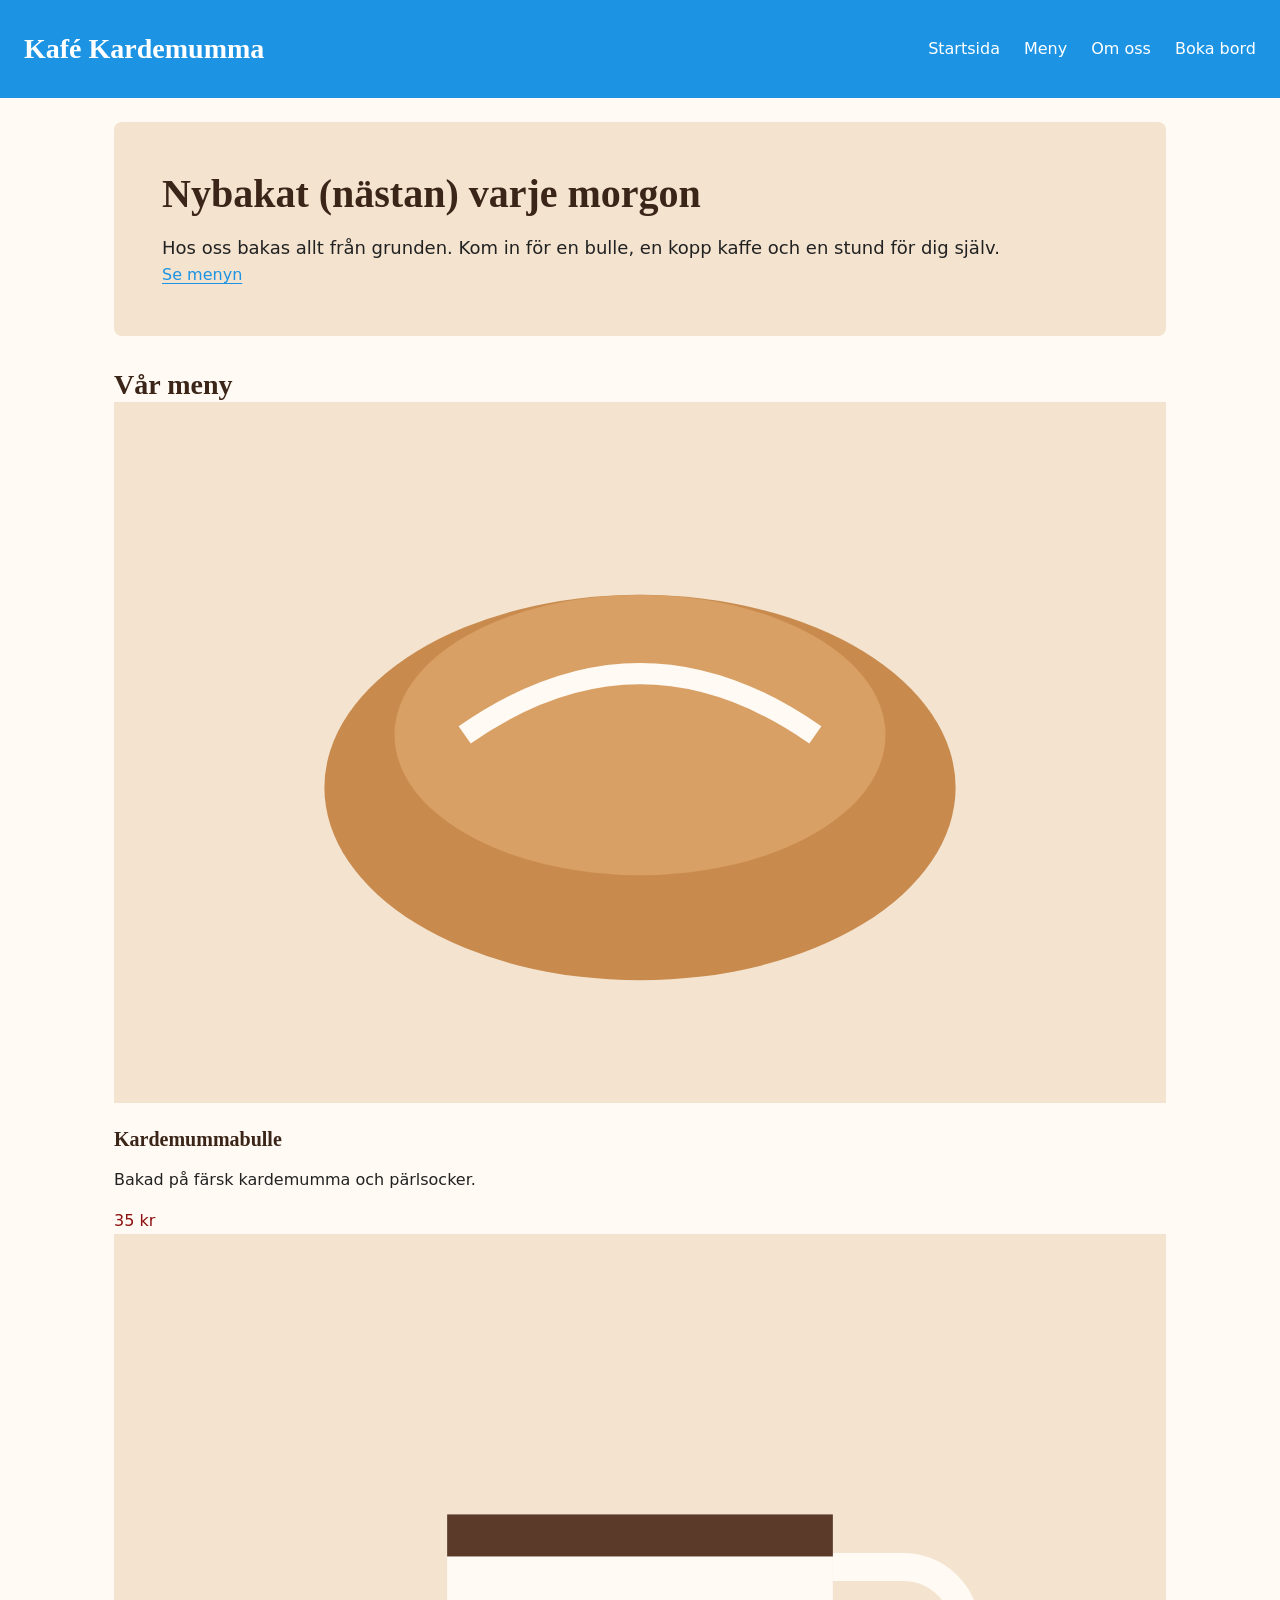
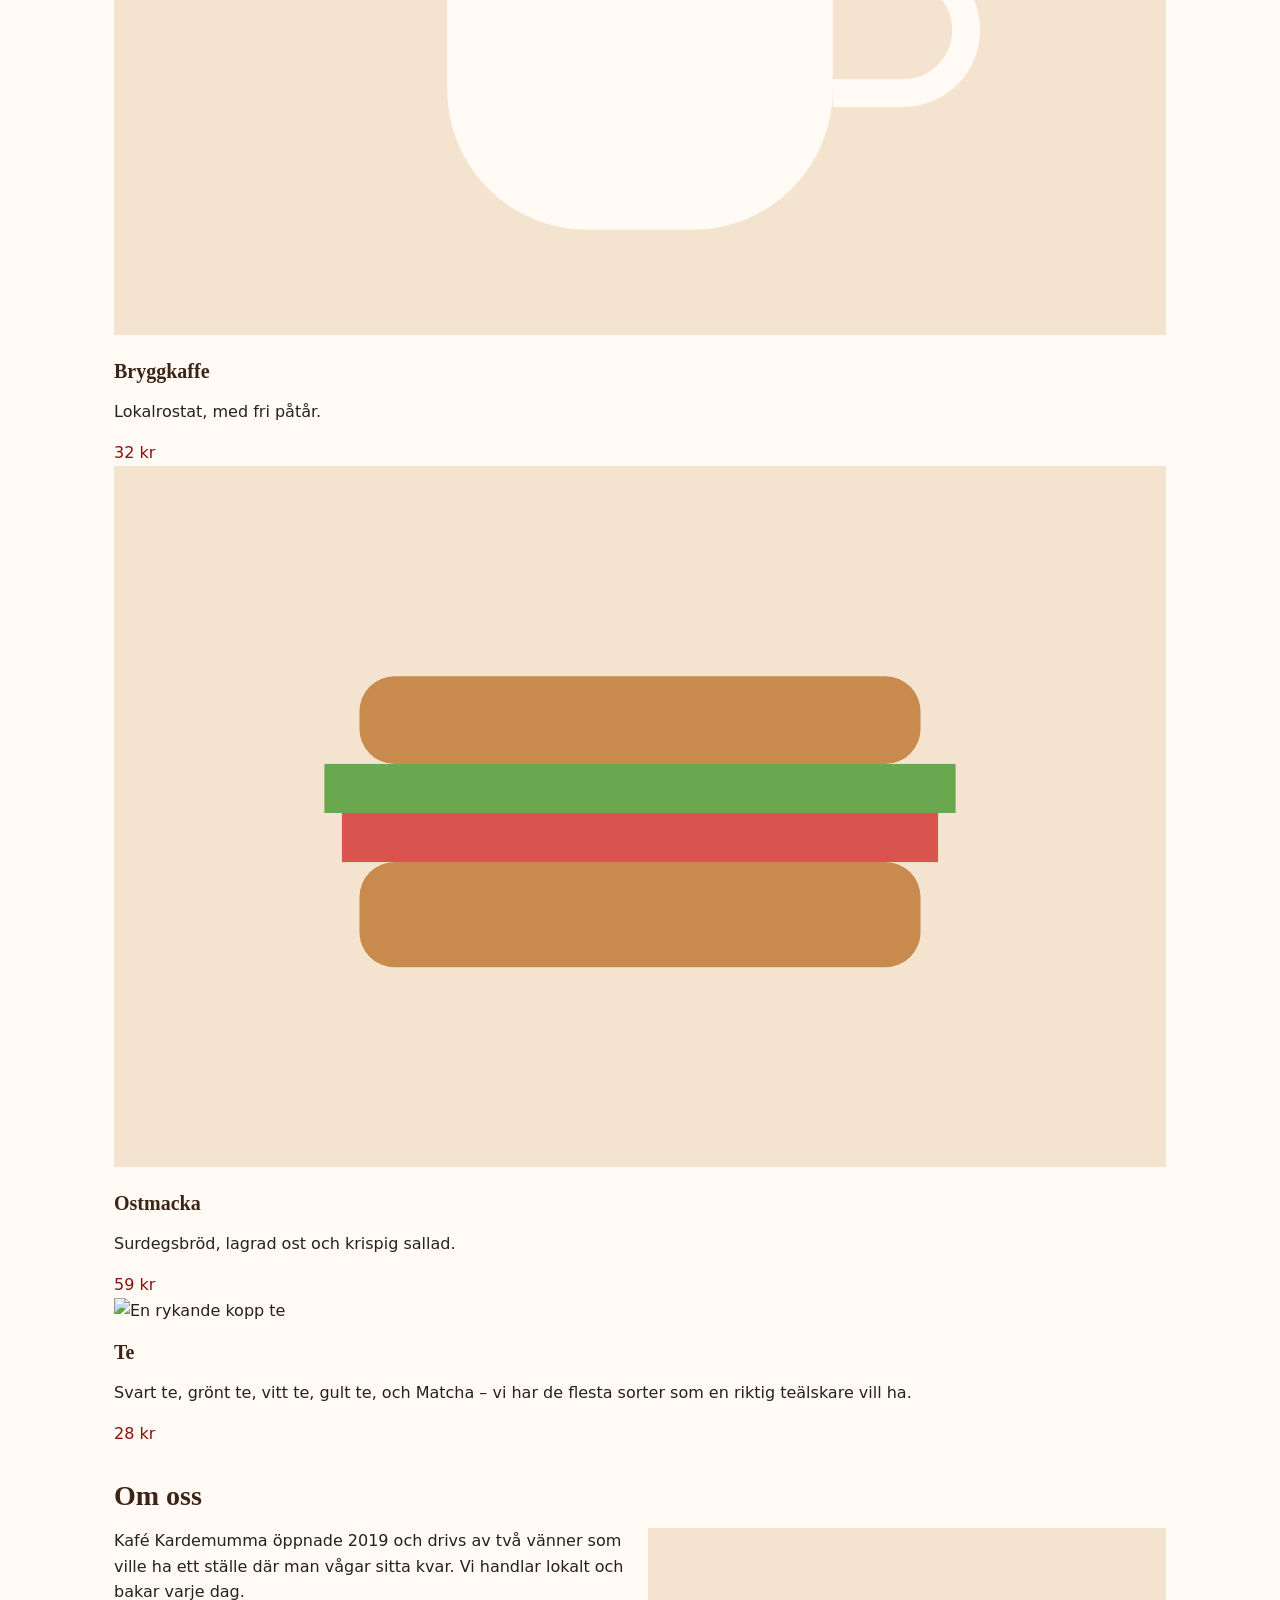
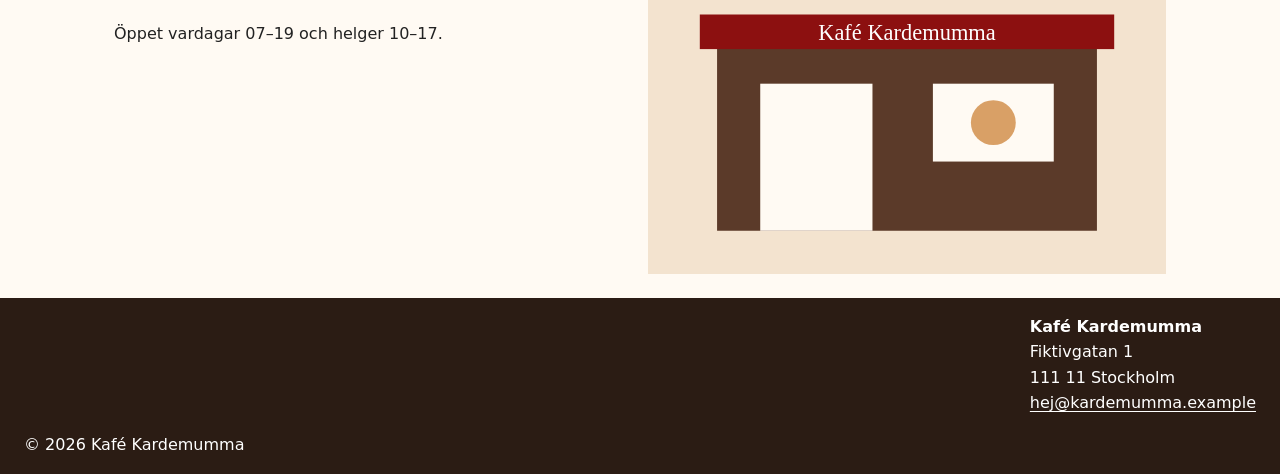
==== index.html @ 88a21bb9 "Kopierade och klistrade in min html/css från Dag 9. Skapar mapp assets och lägger css och images i d" ====
<!doctype html>
<html lang="sv" data-theme="system">
    <head>
        <meta charset="UTF-8" />
        <meta name="viewport" content="width=device-width, initial-scale=1.0" />
        <title>Ändrade sidans title – Kafé Kardemumma</title>
        <link rel="stylesheet" href="assets/css/variables.css" />
        <link rel="stylesheet" href="assets/css/base.css" />
        <link rel="stylesheet" href="assets/css/layout.css" />
        <link rel="stylesheet" href="assets/css/components.css" />
    </head>
    <body>
        <header>
            <h1>Kafé Kardemumma</h1>
            <nav aria-label="Huvudmeny">
                <ul>
                    <li>
                        <a href="index.html" aria-current="page">Startsida</a>
                    </li>
                    <li><a href="#meny">Meny</a></li>
                    <li><a href="#om-oss">Om oss</a></li>
                    <li><a href="kontakt.html">Boka bord</a></li>
                </ul>
            </nav>
        </header>
        <main>
            <section id="hero">
                <h2>Nybakat (nästan) varje morgon</h2>
                <p>
                    Hos oss bakas allt från grunden. Kom in för en bulle, en
                    kopp kaffe och en stund för dig själv.
                </p>
                <a href="#meny" class="knapp">Se menyn</a>
            </section>
            <section id="meny">
                <h2>Vår meny</h2>
                <div class="meny-lista">
                    <article class="meny-item">
                        <img
                            src="assets/images/bulle.svg"
                            alt="Illustration av en kardemummabulle"
                        />
                        <h3>Kardemummabulle</h3>
                        <p>Bakad på färsk kardemumma och pärlsocker.</p>
                        <p class="pris">35 kr</p>
                    </article>
                    <article class="meny-item">
                        <img
                            src="assets/images/kaffe.svg"
                            alt="Illustration av en kopp bryggkaffe"
                        />
                        <h3>Bryggkaffe</h3>
                        <p>Lokalrostat, med fri påtår.</p>
                        <p class="pris">32 kr</p>
                    </article>
                    <article class="meny-item">
                        <img
                            src="assets/images/smorgas.svg"
                            alt="Illustration av en smörgås"
                        />
                        <h3>Ostmacka</h3>
                        <p>Surdegsbröd, lagrad ost och krispig sallad.</p>
                        <p class="pris">59 kr</p>
                    </article>
                    <article class="meny-item">
                        <img
                            src="assets/images/te.svg"
                            alt="En rykande kopp te"
                        />
                        <h3>Te</h3>
                        <p>
                            Svart te, grönt te, vitt te, gult te, och Matcha –
                            vi har de flesta sorter som en riktig teälskare vill
                            ha.
                        </p>
                        <p class="pris">28 kr</p>
                    </article>
                </div>
            </section>
            <section id="om-oss">
                <img src="assets/images/kafe.svg" alt="Kaféet exteriör" />
                <h2>Om oss</h2>
                <div class="om-oss-text">
                    <p>
                        Kafé Kardemumma öppnade 2019 och drivs av två vänner som
                        ville ha ett ställe där man vågar sitta kvar. Vi handlar
                        lokalt och bakar varje dag.
                    </p>
                    <p>Öppet vardagar 07–19 och helger 10–17.</p>
                </div>
            </section>
        </main>
        <footer>
            <address>
                <p class="company-name">Kafé Kardemumma</p>
                <p>Fiktivgatan 1</p>
                <p>111 11 Stockholm</p>
                <p>
                    <a href="mailto:hej@kardemumma.example"
                        >hej@kardemumma.example</a
                    >
                </p>
            </address>
            <p class="copyright">&copy; 2026 Kafé Kardemumma</p>
        </footer>
    </body>
</html>
---- assets/css/variables.css ----
:root {
    color-scheme: light;

    /* PRIMITIVES */
    --color-black: #222222;
    --color-white: #ffffff;
    --color-primary-100: #fffaf3;
    --color-primary-200: #f3e3cf;
    --color-primary-300: #e3d5c3;
    --color-primary-500: #1d94e3;
    --color-primary-700: #3b2418;
    --color-primary-800: #2b1c14;
    --color-secondary-500: #8c1010;
    --color-secondary-700: #6f0c0c;
    --color-secondary-800: #5e0a0a;
    --color-gray: #8a7a6a;
    --color-blue: #1a73e8;
    --shadow: 0px 2px 5px 0px rgba(0, 0, 0, 0.12);
    --shadow-active:
        0px 2px 20px 0px rgba(0, 0, 0, 0.12),
        inset 0 0 0 1px var(--color-primary-500);

    --space-1: 4px;
    --space-2: 8px;
    --space-3: 16px;
    --space-4: 24px;
    --space-5: 32px;
    --space-6: 48px;

    --font-sans-serif: system-ui, Segoe UI, Roboto, sans-serif;
    --font-serif: Georgia, serif;

    /* SEMANTIC TOKENS */
    --color-background: var(--color-primary-100);
    --color-text: var(--color-black);

    --color-heading: var(--color-primary-700);
    --color-text-caption: var(--color-gray);
    --color-text-price: var(--color-secondary-500);

    --color-surface: var(--color-primary-200);
    --color-border: var(--color-primary-300);

    --color-background-card: var(--color-white);
    --color-border-card: var(--color-primary-300);
    --shadow-card: var(--shadow);
    --shadow-card-hover: var(--shadow-active);

    --color-background-button: var(--color-secondary-500);
    --color-background-button-hover: var(--color-secondary-700);
    --color-text-button: var(--color-white);

    --color-background-header: var(--color-primary-500);
    --color-background-footer: var(--color-primary-800);
    --color-text-header: var(--color-white);
    --color-text-footer: var(--color-white);

    --color-nav-link: var(--color-white);
    --color-nav-link-hover: var(--color-white);
    --color-link: var(--color-primary-500);
    --color-link-hover: var(--color-primary-800);

    --color-outline: var(--color-blue);

    --color-background-input: var(--color-white);
    --color-border-form: var(--color-gray);

    --space-xsmall: var(--space-1);
    --space-small: var(--space-2);
    --space-normal: var(--space-3);
    --space-medium: var(--space-4);
    --space-large: var(--space-5);
    --space-xlarge: var(--space-6);

    --radius-card: var(--space-2);
    --radius-image: var(--space-1);
    --radius-button: var(--space-2);
    --radius-form: var(--space-2);

    --font-body: var(--font-sans-serif);
    --font-heading: var(--font-serif);
}

/* DARK MODE */
@media (prefers-color-scheme: dark) {
    :root:not([data-theme='light']) {
        color-scheme: dark;

        --color-background: var(--color-primary-700);
        --color-text: var(--color-white);

        --color-heading: var(--color-primary-100);
        --color-text-caption: var(--color-gray);
        --color-text-price: var(--color-white);

        --color-surface: var(--color-primary-500);
        --color-border: var(--color-primary-800);

        --color-background-card: var(--color-primary-500);
        --color-border-card: var(--color-primary-800);

        --color-background-header: var(--color-primary-800);
        --color-background-footer: var(--color-primary-800);

        --color-background-input: var(--color-primary-800);
    }
}

/* FORCE LIGHT MODE */
:root[data-theme='light'] {
    color-scheme: light;

    --color-background: var(--color-primary-100);
    --color-text: var(--color-black);

    --color-heading: var(--color-primary-700);
    --color-text-caption: var(--color-gray);
    --color-text-price: var(--color-secondary-500);

    --color-surface: var(--color-primary-200);
    --color-border: var(--color-primary-300);

    --color-background-card: var(--color-white);
    --color-border-card: var(--color-primary-300);
    --shadow-card: var(--shadow);
    --shadow-card-hover: var(--shadow-active);

    --color-background-button: var(--color-secondary-500);
    --color-background-button-hover: var(--color-secondary-700);
    --color-text-button: var(--color-white);

    --color-background-header: var(--color-primary-500);
    --color-background-footer: var(--color-primary-800);
    --color-text-header: var(--color-white);
    --color-text-footer: var(--color-white);

    --color-nav-link: var(--color-white);
    --color-nav-link-hover: var(--color-white);
    --color-link: var(--color-primary-500);
    --color-link-hover: var(--color-primary-800);

    --color-outline: var(--color-blue);

    --space-xsmall: var(--space-1);
    --space-small: var(--space-2);
    --space-normal: var(--space-3);
    --space-medium: var(--space-4);
    --space-large: var(--space-5);
    --space-xlarge: var(--space-6);

    --radius-card: var(--space-2);
    --radius-image: var(--space-1);
    --radius-button: var(--space-2);
    --radius-form: var(--space-2);

    --font-body: var(--font-sans-serif);
    --font-heading: var(--font-serif);

    --color-border-form: var(--color-gray);
}

/* FORCE DARK MODE */
:root[data-theme='dark'] {
    color-scheme: dark;

    --color-background: var(--color-primary-700);
    --color-text: var(--color-white);

    --color-heading: var(--color-primary-100);
    --color-text-caption: var(--color-gray);
    --color-text-price: var(--color-white);

    --color-surface: var(--color-primary-500);
    --color-border: var(--color-primary-800);

    --color-background-card: var(--color-primary-500);
    --color-border-card: var(--color-primary-800);

    --color-background-header: var(--color-primary-800);
    --color-background-footer: var(--color-primary-800);
}
---- assets/css/base.css ----
/*
GRUNDINSTÄLLNINGAR
Border box
Nollställer margin och paddings
Body
Typografi (rubriker, paragrapher, egna klasser
Länkar
Responsiva bilder
*/

/* Padding och border inkluderas i elementets totala storlek */
*,
*::before,
*::after {
    box-sizing: border-box;
}
/* Nollställer margin och padding på alla element */
* {
    margin: 0;
    padding: 0;
}

body {
    margin: 0;
    background-color: var(--color-background);
    color: var(
        --color-text
    ); /* Kontrast mot body background: 15.32 AAA. Kontrast mot article background: 15.91 AAA. Kontrast mot hero background: 12.65 AAA */
    font-family: var(--font-body);
    /* rem är bättre än px eftersom rem anger storleken i förhållande till rot-elementets
    storlek och är inte ett fast värde som px är. Det gör att teckenstorleken kan skalas upp
    om en användare ändrar i sin webbläsare att teckenstorleken ska öka/bli större. Det ger en
    bättre tillgänglighet. */
    line-height: 1.6;
}

/* TYPOGRAFI: rubriker, paragrapher */
h1,
h2,
h3 {
    font-family: var(--font-heading);
    line-height: 1.2;
}
h1,
h2 {
    font-size: 1.75rem;
}
h3 {
    font-size: 1.25rem;
}
h2,
h3 {
    margin-top: 1rem;
}
main h1,
main h2,
main h3 {
    color: var(
        --color-heading
    ); /* Kontrast mot article background: 14.47 AAA */
}

p {
    margin-top: var(--space-normal);
}

#hero h2 {
    margin-top: 0;
}

#hero p {
    font-size: 1.125rem;
    line-height: 1.6;
}
/* Använda clamp för att ge rubriken i hero en responsiv storlek */
#hero h2 {
    font-size: clamp(1.75rem, 1.25vw + 1.5rem, 2.5rem);
}

footer address p {
    margin-top: 0;
    font-style: normal;
}

.pris {
    color: var(
        --color-text-price
    ); /* Kontrast mot article background: 9.56 AAA */
    margin-top: auto;
    padding-top: var(--space-normal);
}
.hjalp-text {
    color: var(
        --color-text-caption
    ); /* Kontrast mot body background: 5.53 AA */
    font-size: 0.875rem;
    margin-top: 0.25rem;
}
.samtycke {
    margin-top: var(--space-normal);
}
.company-name {
    font-weight: 700;
}
.copyright {
    margin-top: 0;
    align-self: flex-start;
}

/* LÄNKAR */
a {
    color: var(
        --color-link
    ); /* Kontrast mot article background: 9.56 AAA.  Kontrast mot body background: 9.20 AAA. Kontrast mot hero background: 7.60 AAA */
    text-underline-offset: 3px;
}
a:hover {
    color: var(
        --color-link-hover
    ); /* Kontrast mot article background: 13.78 AAA.  Kontrast mot body background: 13.27 AAA. Kontrast mot hero background: 10.96 AAA */
    text-decoration-thickness: 2px;
}
a:focus-visible {
    outline: 3px solid var(--color-outline);
    outline-offset: 2px;
}

nav a {
    color: var(--color-nav-link); /* Kontast mot header background 10.09 AAA. */
    text-decoration: none;
}
nav a:hover {
    color: var(
        --color-nav-link-hover
    ); /* Kontast mot header background 10.09 AAA. */
    text-decoration: underline;
    text-decoration-thickness: 2px;
}

footer a {
    color: var(
        --color-text-footer
    ); /* Kontrast mot footer background: 16.42 AAA */
}
footer a:hover {
    color: var(
        --color-text-footer
    ); /* Kontrast mot footer background: 16.42 AAA */
}

/* Gör så att bilder inte går utanför sin container
och att bilder skalar propotionerligt */
img {
    max-width: 100%;
    height: auto;
}
---- assets/css/layout.css ----
/*
Header
Footer
Main
Sectioner
Nav-lista
Hero
Media queries
*/

header {
    background-color: var(--color-background-header);
    display: flex;
    justify-content: space-between;
    align-items: center;
    flex-wrap: wrap;
    gap: var(--space-small) var(--space-normal);
}
footer {
    background-color: var(--color-background-footer);
    display: flex;
    flex-direction: column;
    gap: var(--space-normal);
}
@media (min-width: 600px) {
    footer {
        align-items: flex-end;
    }
}
header,
footer {
    color: var(
        --color-text-header
    ); /* Kontast mot header background 10.09 AAA. Kontast mot footer background 16.42 AAA */
    padding: var(--space-normal) var(--space-medium);
}

main {
    max-width: 1100px;
    padding: var(--space-medium);
    /* Sätter top/bottom margin till 0 och vänster/höger margin till auto.
    auto gör att elementet får sitt värde automatiskt (lika mycket till vänster som till höger) baserat på förälderns bredd.
    Effekten blir att elementet centreras horisontellt. */
    margin: 0 auto;
}

section:not(:first-child) {
    margin-top: var(--space-large);
}

nav ul {
    list-style: none;
    margin: 0;
    padding: 0;
    display: flex;
    gap: var(--space-medium);
}

#hero {
    background-color: var(--color-surface);
    padding: var(--space-normal);
    border-radius: var(--radius-card);
    font-family: var(--font-body);
}

@media (min-width: 600px) {
    /* Större rubrik i Hero */
    /*
    #hero h2 {
        font-size: 2.125rem;
    }
    */

    /* Mer padding i hero */
    #hero {
        padding: var(--space-large);
    }

    /* Sista meny-item ska sträcka sig över två kolumner */
    /* .meny-item:last-child {
        grid-column: span 2;
    } */
}

@media (min-width: 900px) {
    /* Om oss i två kolumner */
    #om-oss {
        display: grid;
        grid-template-columns: 1fr 1fr;
        gap: var(--space-normal);
    }
    #om-oss h2 {
        grid-column: 1 / -1;
    }
    #om-oss p {
        grid-column: 1;
    }
    #om-oss img {
        grid-column: 2;
        grid-row: 2 / span 2;
    }
    /* Gruppera texten i en container så att textstyckena hamnar i samma rad */
    #om-oss .om-oss-text {
        grid-column: 1;
        grid-row: 2;
    }
    /* Ta bort padding-top för att linjera texten bildens överkant */
    #om-oss p:first-of-type,
    #om-oss h2 {
        margin-top: 0;
    }

    /* Återställ sista meny-item */
    /* .meny-item:last-child {
        grid-column: span 1;
    } */

    /* Mer padding i hero */
    #hero {
        padding: var(--space-xlarge);
    }

    /* Jag gör inte sidhuvudet bredare, men jag lägger till mer padding ovanför och nedanför
    så att sidhuvudet blir lite högre. */
    header {
        padding: var(--space-large) var(--space-medium);
    }
}
---- assets/css/components.css ----
/*
Header
Footer
Main
Sectioner
Nav-lista
Hero
Media queries
*/

header {
    background-color: var(--color-background-header);
    display: flex;
    justify-content: space-between;
    align-items: center;
    flex-wrap: wrap;
    gap: var(--space-small) var(--space-normal);
}
footer {
    background-color: var(--color-background-footer);
    display: flex;
    flex-direction: column;
    gap: var(--space-normal);
}
@media (min-width: 600px) {
    footer {
        align-items: flex-end;
    }
}
header,
footer {
    color: var(
        --color-text-header
    ); /* Kontast mot header background 10.09 AAA. Kontast mot footer background 16.42 AAA */
    padding: var(--space-normal) var(--space-medium);
}

main {
    max-width: 1100px;
    padding: var(--space-medium);
    /* Sätter top/bottom margin till 0 och vänster/höger margin till auto.
    auto gör att elementet får sitt värde automatiskt (lika mycket till vänster som till höger) baserat på förälderns bredd.
    Effekten blir att elementet centreras horisontellt. */
    margin: 0 auto;
}

section:not(:first-child) {
    margin-top: var(--space-large);
}

nav ul {
    list-style: none;
    margin: 0;
    padding: 0;
    display: flex;
    gap: var(--space-medium);
}

#hero {
    background-color: var(--color-surface);
    padding: var(--space-normal);
    border-radius: var(--radius-card);
    font-family: var(--font-body);
}

@media (min-width: 600px) {
    /* Större rubrik i Hero */
    /*
    #hero h2 {
        font-size: 2.125rem;
    }
    */

    /* Mer padding i hero */
    #hero {
        padding: var(--space-large);
    }

    /* Sista meny-item ska sträcka sig över två kolumner */
    /* .meny-item:last-child {
        grid-column: span 2;
    } */
}

@media (min-width: 900px) {
    /* Om oss i två kolumner */
    #om-oss {
        display: grid;
        grid-template-columns: 1fr 1fr;
        gap: var(--space-normal);
    }
    #om-oss h2 {
        grid-column: 1 / -1;
    }
    #om-oss p {
        grid-column: 1;
    }
    #om-oss img {
        grid-column: 2;
        grid-row: 2 / span 2;
    }
    /* Gruppera texten i en container så att textstyckena hamnar i samma rad */
    #om-oss .om-oss-text {
        grid-column: 1;
        grid-row: 2;
    }
    /* Ta bort padding-top för att linjera texten bildens överkant */
    #om-oss p:first-of-type,
    #om-oss h2 {
        margin-top: 0;
    }

    /* Återställ sista meny-item */
    /* .meny-item:last-child {
        grid-column: span 1;
    } */

    /* Mer padding i hero */
    #hero {
        padding: var(--space-xlarge);
    }

    /* Jag gör inte sidhuvudet bredare, men jag lägger till mer padding ovanför och nedanför
    så att sidhuvudet blir lite högre. */
    header {
        padding: var(--space-large) var(--space-medium);
    }
}
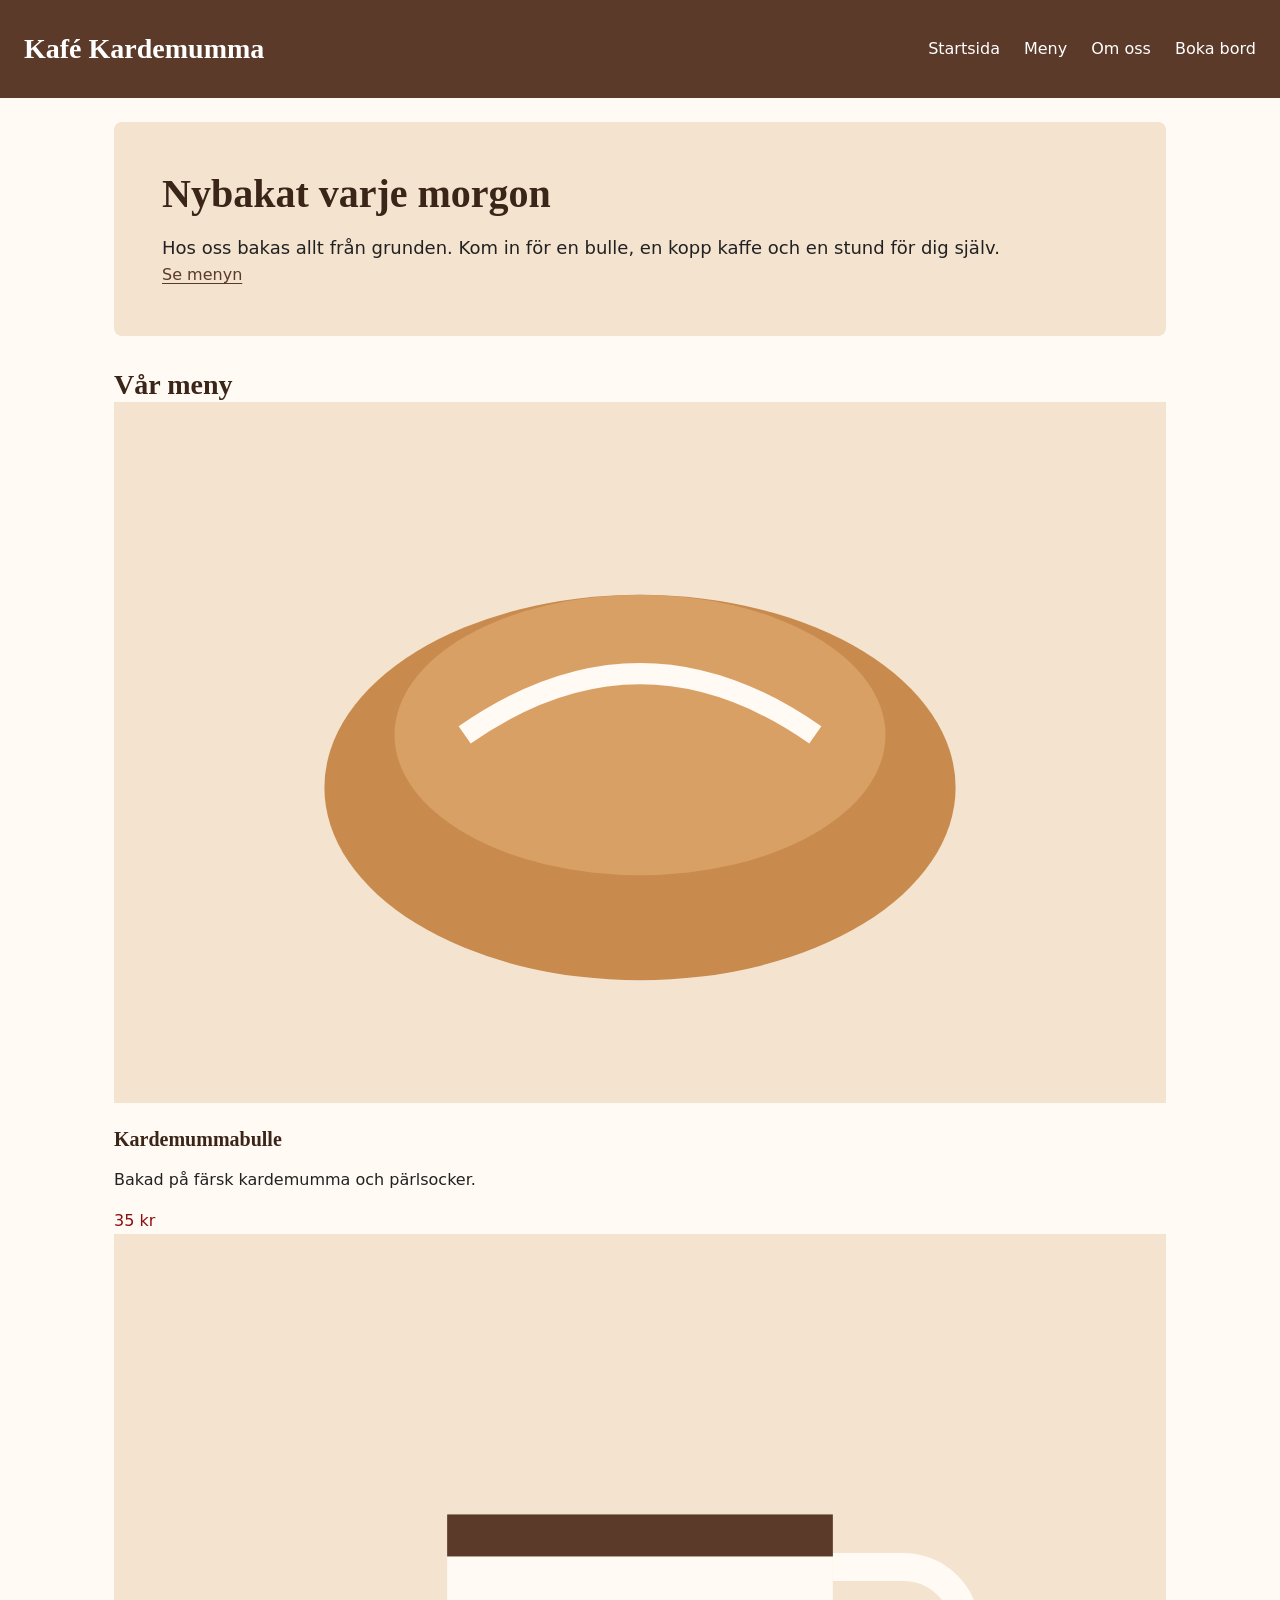
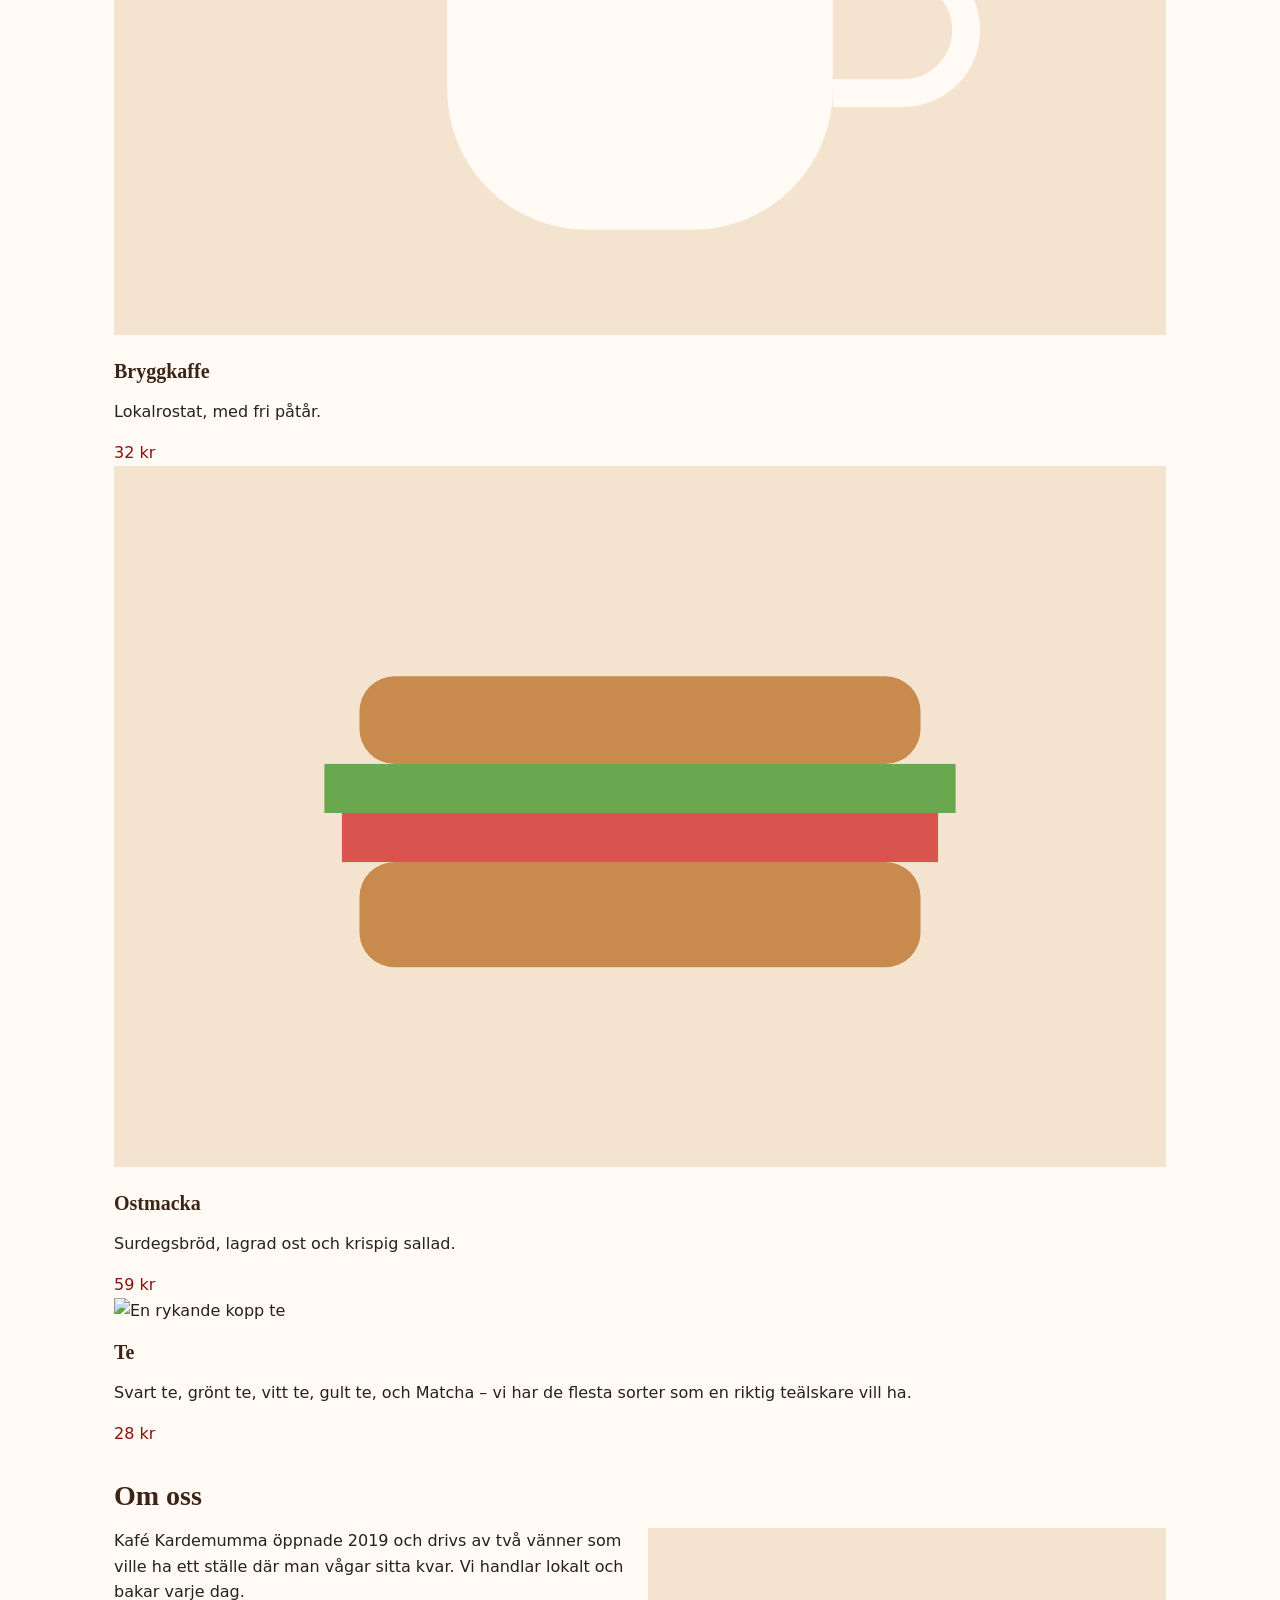
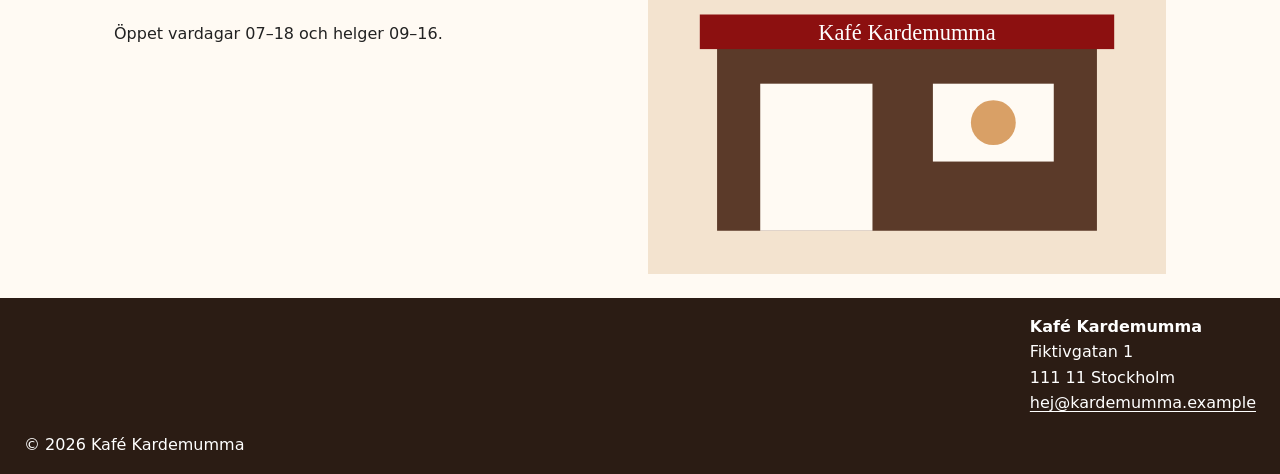
==== commit 7c9eb399: "Ändrar tillbaka sidans title till den ursprungliga titeln. Ändrar tillbaka variabeln --color-primary" ====
--- a/index.html
+++ b/index.html
@@ -3,7 +3,7 @@
     <head>
         <meta charset="UTF-8" />
         <meta name="viewport" content="width=device-width, initial-scale=1.0" />
-        <title>Ändrade sidans title – Kafé Kardemumma</title>
+        <title>Kafé Kardemumma – fika i hjärtat av Stockholm</title>
         <link rel="stylesheet" href="assets/css/variables.css" />
         <link rel="stylesheet" href="assets/css/base.css" />
         <link rel="stylesheet" href="assets/css/layout.css" />
@@ -25,7 +25,7 @@
         </header>
         <main>
             <section id="hero">
-                <h2>Nybakat (nästan) varje morgon</h2>
+                <h2>Nybakat varje morgon</h2>
                 <p>
                     Hos oss bakas allt från grunden. Kom in för en bulle, en
                     kopp kaffe och en stund för dig själv.
@@ -86,7 +86,7 @@
                         ville ha ett ställe där man vågar sitta kvar. Vi handlar
                         lokalt och bakar varje dag.
                     </p>
-                    <p>Öppet vardagar 07–19 och helger 10–17.</p>
+                    <p>Öppet vardagar 07–18 och helger 09–16.</p>
                 </div>
             </section>
         </main>
--- a/assets/css/variables.css
+++ b/assets/css/variables.css
@@ -7,7 +7,7 @@
     --color-primary-100: #fffaf3;
     --color-primary-200: #f3e3cf;
     --color-primary-300: #e3d5c3;
-    --color-primary-500: #1d94e3;
+    --color-primary-500: #5b3a29;
     --color-primary-700: #3b2418;
     --color-primary-800: #2b1c14;
     --color-secondary-500: #8c1010;
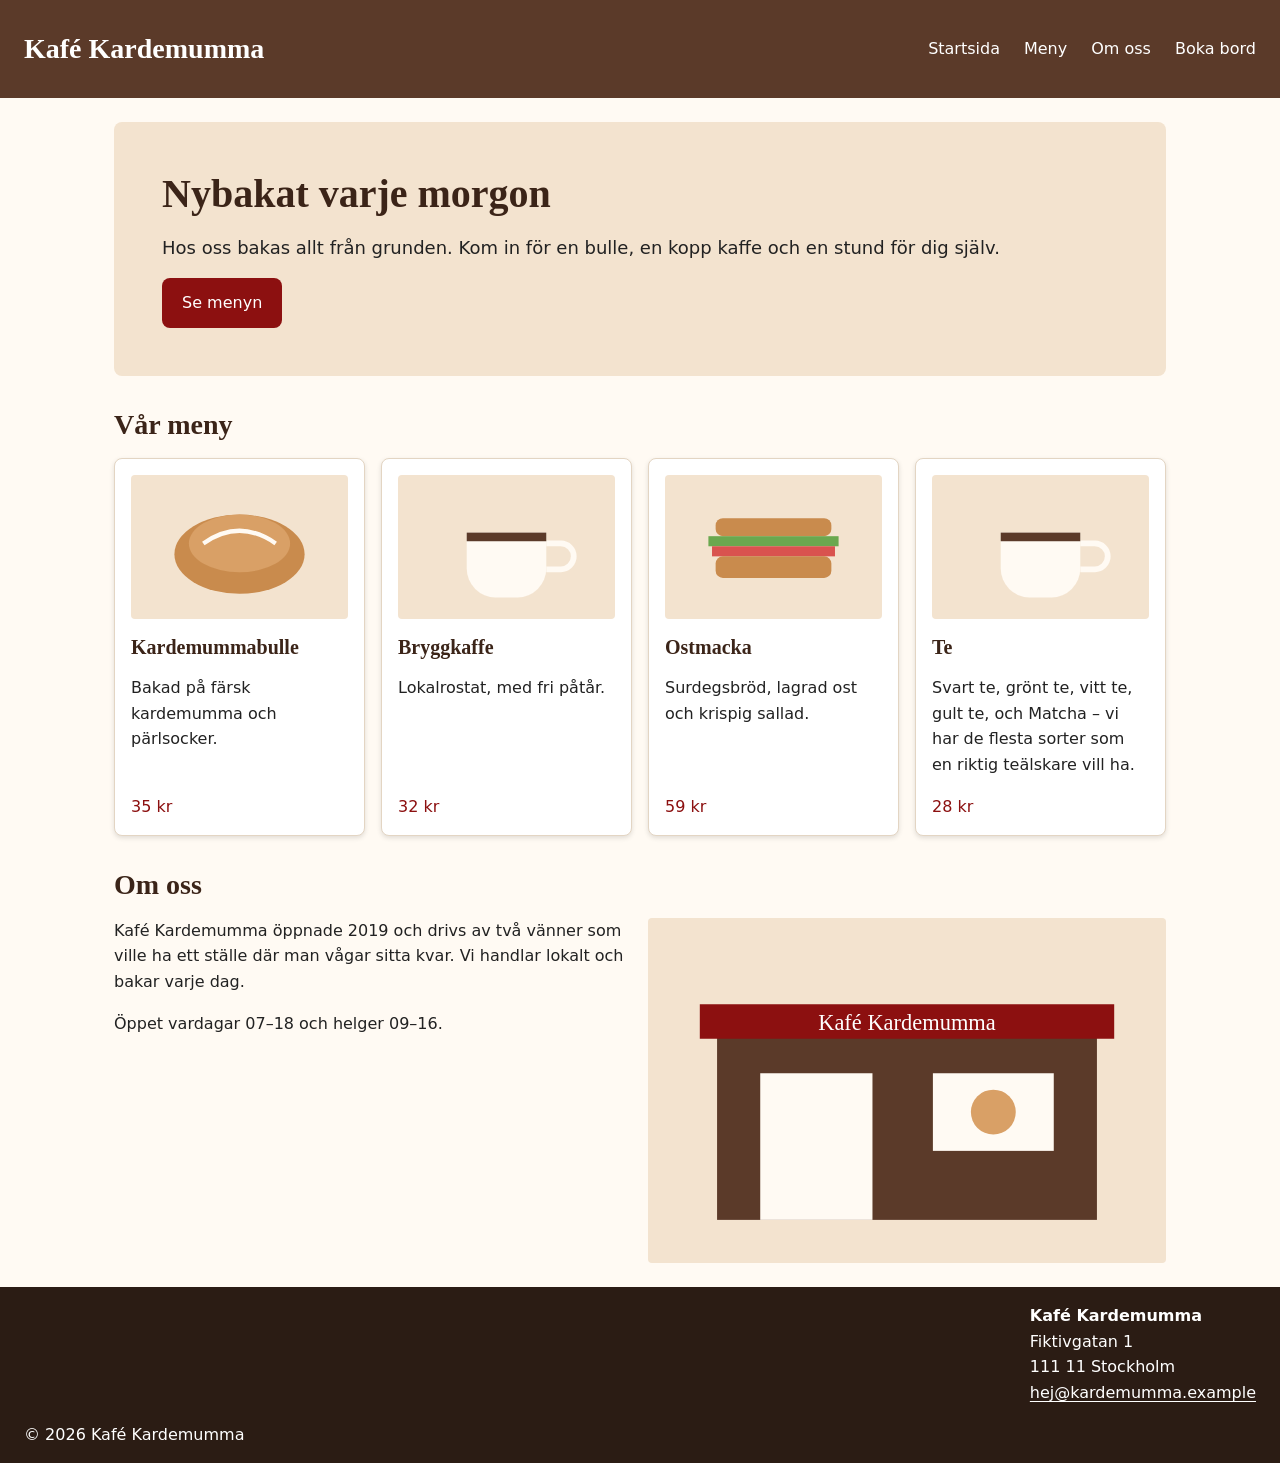
==== commit 16260a56: "Visar en bild vid den nya varan (té) som vi lade till under Dag 9." ====
--- a/index.html
+++ b/index.html
@@ -64,7 +64,7 @@
                     </article>
                     <article class="meny-item">
                         <img
-                            src="assets/images/te.svg"
+                            src="assets/images/kaffe.svg"
                             alt="En rykande kopp te"
                         />
                         <h3>Te</h3>
--- a/assets/css/components.css
+++ b/assets/css/components.css
@@ -1,128 +1,142 @@
 /*
-Header
-Footer
-Main
-Sectioner
-Nav-lista
-Hero
-Media queries
+Kort
+Knappar
+Formulär
 */
 
-header {
-    background-color: var(--color-background-header);
-    display: flex;
-    justify-content: space-between;
-    align-items: center;
-    flex-wrap: wrap;
-    gap: var(--space-small) var(--space-normal);
-}
-footer {
-    background-color: var(--color-background-footer);
+/* KORT */
+article {
+    background-color: var(--color-background-card);
+    border: 1px solid var(--color-border-card);
+    border-radius: var(--radius-card);
+    padding: var(--space-normal);
+    box-shadow: var(--shadow-card);
     display: flex;
     flex-direction: column;
+    justify-content: center;
+    /* Steg 5 Experimentera
+    JUSTIFY CONTENT
+    justify-content: center;
+    justify-content: flex-end;
+    justify-content: space-around;
+    Det blir ingen skillnad. Jag måste göra föräldren .meny-lista till en flexbehållare för att justify-content ska kunna påverka article-elementet.)
+
+    ALIGN-ITEMS
+    align-items: center (det gör att texten i article blir centrerad)
+    align-items: flex-end (det gör att texten i article blir högerjusterad)
+    */
+}
+/* Boxmodellen för en article, från vänster till höger (horisontellt):
+
+margin 0 | border 1 | padding 16 | content 1034 | padding 16 | border 1 | margin 0
+
+*/
+article img {
+    border-radius: var(--radius-image);
+}
+
+.meny-lista {
+    margin-top: var(--space-normal);
+    /* Gör meny-listan till en flexbehållare så att article .meny-item ligger på en rad på större skärmar.
+    Detta gör att nu kan man även se att priset justeras mot artikelns botten. */
+    /* display: flex;
+    flex-wrap: wrap;
+    gap: 0.5rem 1rem; */
+
+    /* Skapa en grid */
+    display: grid;
+    grid-template-columns: repeat(auto-fit, minmax(240px, 1fr));
     gap: var(--space-normal);
 }
-@media (min-width: 600px) {
-    footer {
-        align-items: flex-end;
-    }
+
+.meny-item {
+    /* flex: 1 1 240px; */
+    transition:
+        scale 300ms ease-in-out,
+        box-shadow 300ms ease-in-out,
+        border-color 300ms ease-in-out;
 }
-header,
-footer {
-    color: var(
-        --color-text-header
-    ); /* Kontast mot header background 10.09 AAA. Kontast mot footer background 16.42 AAA */
-    padding: var(--space-normal) var(--space-medium);
+.meny-item:hover {
+    scale: 1.03;
+    box-shadow: var(--shadow-card-hover);
 }
 
-main {
-    max-width: 1100px;
-    padding: var(--space-medium);
-    /* Sätter top/bottom margin till 0 och vänster/höger margin till auto.
-    auto gör att elementet får sitt värde automatiskt (lika mycket till vänster som till höger) baserat på förälderns bredd.
-    Effekten blir att elementet centreras horisontellt. */
-    margin: 0 auto;
+/* Motivering av valet mellan Flexbox och Grid:
+    Eftersom rubriken ska täcka båda kolumnerna,
+    texten ska ligga i den vänstra kolumen,
+    och bilden i den högra kolumnen,
+    passar det bra att använda grid eftersom det går att styra
+    placeringen i två dimensioner (horisontellt och vertikalt).
+*/
+#om-oss img {
+    border-radius: var(--radius-image);
 }
 
-section:not(:first-child) {
+/***** KNAPPAR *****/
+.knapp,
+input[type='submit'] {
+    display: inline-block;
+    color: var(--color-text-button); /* Kontrast mot background: 9.56 AAA */
+    background-color: var(--color-background-button);
+    padding: 12px 20px;
+    margin-top: var(--space-normal);
+    border-radius: var(--radius-button);
+    text-decoration: none;
+    border: none;
+    cursor: pointer;
+}
+.knapp:hover,
+input[type='submit']:hover {
+    color: var(
+        --color-text-button
+    ); /* Kontrast mot hover background: 12.11 AAA */
+    background-color: var(--color-background-button-hover);
+}
+.knapp:active,
+input[type='submit']:active {
+    transform: scale(0.97);
+}
+/* Jag lägger inte in en :focus-visible på knapp-klassen eftersom den redan får den stilen från a-elementet */
+
+/***** FORMULÄR *****/
+input[type='text'],
+input[type='email'],
+input[type='tel'],
+input[type='date'],
+input[type='number'],
+select,
+textarea {
+    width: 100%;
+    max-width: 28rem;
+    padding: 10px 12px;
+    border: 2px solid var(--color-border-form);
+    border-radius: var(--radius-form);
+    font: inherit;
+    background-color: var(--color-background-input);
+}
+label {
+    font-weight: 700;
+    display: block;
+    margin-top: var(--space-normal);
+}
+fieldset {
     margin-top: var(--space-large);
+    padding: var(--space-medium);
+    border: 2px solid var(--color-border-form);
+    border-radius: var(--radius-form);
+    max-width: 28rem;
+}
+fieldset legend {
+    font-weight: 700;
+    padding: 0 var(--space-normal);
 }
 
-nav ul {
-    list-style: none;
-    margin: 0;
-    padding: 0;
+.checkbox-group {
     display: flex;
-    gap: var(--space-medium);
+    align-items: center;
+    gap: var(--space-small);
+    margin-bottom: var(--space-small);
 }
-
-#hero {
-    background-color: var(--color-surface);
-    padding: var(--space-normal);
-    border-radius: var(--radius-card);
-    font-family: var(--font-body);
+.checkbox-group label {
+    margin-top: 0;
 }
-
-@media (min-width: 600px) {
-    /* Större rubrik i Hero */
-    /*
-    #hero h2 {
-        font-size: 2.125rem;
-    }
-    */
-
-    /* Mer padding i hero */
-    #hero {
-        padding: var(--space-large);
-    }
-
-    /* Sista meny-item ska sträcka sig över två kolumner */
-    /* .meny-item:last-child {
-        grid-column: span 2;
-    } */
-}
-
-@media (min-width: 900px) {
-    /* Om oss i två kolumner */
-    #om-oss {
-        display: grid;
-        grid-template-columns: 1fr 1fr;
-        gap: var(--space-normal);
-    }
-    #om-oss h2 {
-        grid-column: 1 / -1;
-    }
-    #om-oss p {
-        grid-column: 1;
-    }
-    #om-oss img {
-        grid-column: 2;
-        grid-row: 2 / span 2;
-    }
-    /* Gruppera texten i en container så att textstyckena hamnar i samma rad */
-    #om-oss .om-oss-text {
-        grid-column: 1;
-        grid-row: 2;
-    }
-    /* Ta bort padding-top för att linjera texten bildens överkant */
-    #om-oss p:first-of-type,
-    #om-oss h2 {
-        margin-top: 0;
-    }
-
-    /* Återställ sista meny-item */
-    /* .meny-item:last-child {
-        grid-column: span 1;
-    } */
-
-    /* Mer padding i hero */
-    #hero {
-        padding: var(--space-xlarge);
-    }
-
-    /* Jag gör inte sidhuvudet bredare, men jag lägger till mer padding ovanför och nedanför
-    så att sidhuvudet blir lite högre. */
-    header {
-        padding: var(--space-large) var(--space-medium);
-    }
-}
